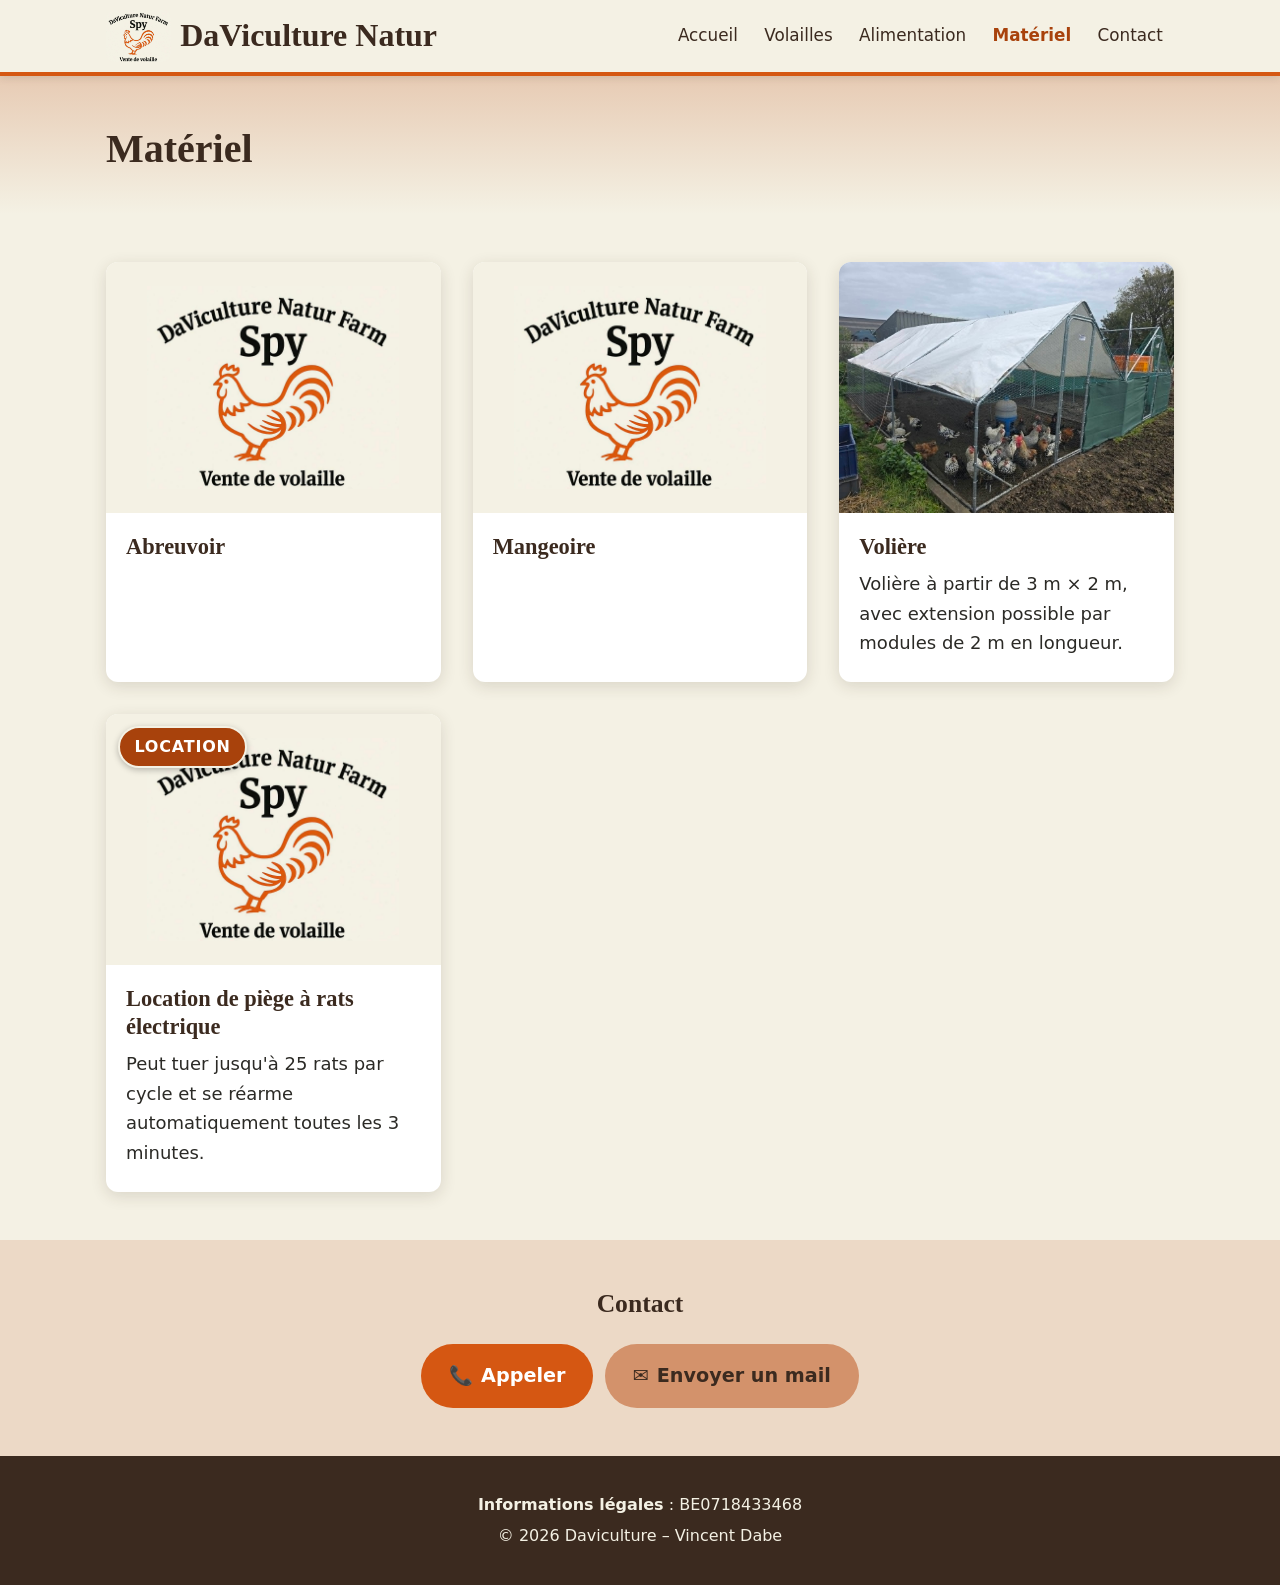
==== materiel.html @ 414fbfb2 "Premier commit" ====
<!DOCTYPE html>
<html lang="fr">
<head>
  <meta charset="UTF-8">
  <meta name="viewport" content="width=device-width, initial-scale=1">
  <title>Matériel d'élevage – Daviculture, Vincent Dabe à Spy (Belgique)</title>
  <meta name="description" content="Petit matériel d'élevage chez Daviculture à Spy : abreuvoirs, mangeoires, volières modulables et location de piège à rats électrique.">

  <!-- Open Graph (aperçu lors d'un partage sur Facebook, WhatsApp, etc.) -->
  <!-- TODO : remplacer les chemins relatifs par des URL absolues une fois le nom de domaine du site connu -->
  <meta property="og:type" content="website">
  <meta property="og:locale" content="fr_BE">
  <meta property="og:site_name" content="Daviculture">
  <meta property="og:title" content="Matériel d'élevage – Daviculture">
  <meta property="og:description" content="Abreuvoirs, mangeoires, volières et location de piège à rats électrique.">
  <meta property="og:image" content="img/voliere.jpg">
  <!-- TODO : ajouter <meta property="og:url"> et <link rel="canonical"> avec l'URL définitive de la page -->

  <link rel="stylesheet" href="css/style.css">
</head>
<body>
  <!-- Lien d'évitement pour la navigation au clavier -->
  <a class="skip-link" href="#contenu">Aller au contenu</a>

  <!-- ============ EN-TÊTE (identique sur toutes les pages) ============ -->
  <header class="site-header">
    <div class="container header-inner">
      <a class="brand" href="index.html" aria-label="Daviculture Natur – retour à l'accueil">
        <img src="img/logo.jpg" alt="Logo Daviculture Natur Farm Spy : coq orange, vente de volaille" width="2048" height="1648" class="brand-logo">
        <span class="brand-name">DaViculture Natur</span>
      </a>

      <button class="nav-toggle" type="button" aria-expanded="false" aria-controls="menu-principal">
        <span class="nav-toggle-bar" aria-hidden="true"></span>
        <span class="visually-hidden">Ouvrir le menu</span>
      </button>

      <nav class="site-nav" id="menu-principal" aria-label="Menu principal">
        <ul class="nav-list">
          <!-- Sur chaque page, placer aria-current="page" sur le lien de la page courante -->
          <li><a href="index.html">Accueil</a></li>
          <li><a href="volailles.html">Volailles</a></li>
          <li><a href="alimentation.html">Alimentation</a></li>
          <li><a href="materiel.html" aria-current="page">Matériel</a></li>
          <li><a href="index.html#contact">Contact</a></li>
        </ul>
      </nav>
    </div>
  </header>

  <main id="contenu">

    <!-- ============ BANDEAU ============ -->
    <section class="page-intro" aria-labelledby="titre-page">
      <div class="container">
        <h1 id="titre-page">Matériel</h1>
      </div>
    </section>

    <!-- ============ GRILLE DES PRODUITS ============
         Produit sans photo : .card-media--logo. Sans description : pas de <p>.
         Étiquette sur l'image : <span class="card-badge">…</span> dans .card-media.
    -->
    <section class="section" aria-label="Liste du matériel">
      <div class="container">
        <ul class="card-grid">

          <!-- Abreuvoir (pas de photo, pas de description) -->
          <li>
            <article class="card">
              <div class="card-media card-media--logo">
                <!-- TODO : ajouter une photo du produit quand elle sera disponible -->
                <img src="img/logo.jpg" alt="Logo Daviculture, pas de photo disponible pour ce produit" width="2048" height="1648" loading="lazy" decoding="async">
              </div>
              <div class="card-body">
                <h2 class="card-title">Abreuvoir</h2>
                <!-- TODO : description à fournir (aucun texte affiché en attendant) -->
              </div>
            </article>
          </li>

          <!-- Mangeoire (pas de photo, pas de description) -->
          <li>
            <article class="card">
              <div class="card-media card-media--logo">
                <!-- TODO : ajouter une photo du produit quand elle sera disponible -->
                <img src="img/logo.jpg" alt="Logo Daviculture, pas de photo disponible pour ce produit" width="2048" height="1648" loading="lazy" decoding="async">
              </div>
              <div class="card-body">
                <h2 class="card-title">Mangeoire</h2>
                <!-- TODO : description à fournir (aucun texte affiché en attendant) -->
              </div>
            </article>
          </li>

          <!-- Volière -->
          <li>
            <article class="card">
              <div class="card-media">
                <img src="img/voliere.jpg" alt="Grande volière à armature métallique, grillagée et couverte d'une bâche, avec des poules à l'intérieur" width="2048" height="1536" loading="lazy" decoding="async">
              </div>
              <div class="card-body">
                <h2 class="card-title">Volière</h2>
                <p>Volière à partir de 3&nbsp;m × 2&nbsp;m, avec extension possible par modules de 2&nbsp;m en longueur.</p>
              </div>
            </article>
          </li>

          <!-- Location de piège à rats électrique (pas de photo, badge « Location ») -->
          <li>
            <article class="card">
              <div class="card-media card-media--logo">
                <!-- TODO : ajouter une photo du produit quand elle sera disponible -->
                <img src="img/logo.jpg" alt="Logo Daviculture, pas de photo disponible pour ce produit" width="2048" height="1648" loading="lazy" decoding="async">
                <span class="card-badge">Location</span>
              </div>
              <div class="card-body">
                <h2 class="card-title">Location de piège à rats électrique</h2>
                <p>Peut tuer jusqu'à 25 rats par cycle et se réarme automatiquement toutes les 3 minutes.</p>
              </div>
            </article>
          </li>

        </ul>
      </div>
    </section>

    <!-- ============ APPEL À L'ACTION ============ -->
    <section class="section section-alt" aria-labelledby="titre-contact">
      <div class="container narrow cta-block">
        <h2 id="titre-contact">Contact</h2>
        <div class="cta-group">
          <a class="btn btn-primary" href="tel:+32490489203"><span aria-hidden="true">📞</span> Appeler</a>
          <a class="btn btn-secondary" href="mailto:vincent@daviculture.be"><span aria-hidden="true">✉️</span> Envoyer un mail</a>
        </div>
      </div>
    </section>

  </main>

  <!-- ============ PIED DE PAGE (identique sur toutes les pages) ============ -->
  <footer class="site-footer">
    <div class="container footer-inner">
      <p><strong>Informations légales</strong> : BE0718433468</p>
      <p>&copy; <span id="annee">2026</span> Daviculture – Vincent Dabe</p>
    </div>
  </footer>

  <script src="js/script.js"></script>
</body>
</html>
---- css/style.css ----
/* ==========================================================================
   Daviculture – feuille de style commune à toutes les pages
   Approche mobile-first : styles de base pour téléphone, puis media queries
   pour les écrans plus larges.
   ========================================================================== */

/* ---------- 1. Variables (couleurs, typographie, espacements) ---------- */
:root {
  /* Palette Daviculture (3 couleurs de base + teintes dérivées) */
  --creme: #F4F1E4;           /* fond de page, header (même fond que le logo) */
  --orange: #D55712;          /* couleur du coq : bouton principal, accents */
  --terre: #D3926B;           /* bouton secondaire, bordures */
  --orange-fonce: #A8420C;    /* liens et survols (meilleur contraste sur crème) */
  --terre-fonce: #C07A50;     /* survol du bouton secondaire */
  --sable: #ECD9C6;           /* sections alternées (terre éclaircie) */
  --sable-fonce: #E7CBB4;     /* fonds légers, jour actuel */
  --brun: #3B2A1F;            /* titres, footer */
  --texte: #2B2A26;           /* texte courant */
  --texte-doux: #5E5249;
  --blanc: #ffffff;
  --focus: #3B2A1F;           /* contour de focus bien visible */

  /* Typographie : polices système (aucun téléchargement) */
  --font-texte: system-ui, -apple-system, "Segoe UI", Roboto, "Helvetica Neue", Arial, sans-serif;
  --font-titre: Georgia, "Times New Roman", serif;

  /* Mise en page */
  --largeur-max: 1100px;
  --rayon: 12px;
  --ombre: 0 4px 16px rgba(59, 42, 31, 0.14);
  --hauteur-header: 72px;
}

/* ---------- 2. Base ---------- */
*,
*::before,
*::after {
  box-sizing: border-box;
}

html {
  scroll-behavior: smooth;
  /* Les ancres ne passent pas sous le header collant */
  scroll-padding-top: calc(var(--hauteur-header) + 12px);
}

/* Respect des personnes sensibles aux animations */
@media (prefers-reduced-motion: reduce) {
  html { scroll-behavior: auto; }
  *, *::before, *::after { transition: none !important; }
}

body {
  margin: 0;
  font-family: var(--font-texte);
  font-size: 1.125rem;          /* 18px : confortable sur téléphone */
  line-height: 1.65;
  color: var(--texte);
  background: var(--creme);
}

img,
video,
iframe {
  display: block;
  max-width: 100%;
}

img,
video {
  height: auto;
}

h1, h2, h3 {
  font-family: var(--font-titre);
  color: var(--brun);
  line-height: 1.25;
  margin: 0 0 1rem;
}

h1 { font-size: 1.85rem; }
h2 { font-size: 1.6rem; }

p { margin: 0 0 1rem; }

a {
  color: var(--orange-fonce);
  text-underline-offset: 3px;
}

a:hover {
  color: var(--brun);
}

/* Focus clavier très visible sur tous les éléments interactifs */
:focus-visible {
  outline: 3px solid var(--focus);
  outline-offset: 3px;
  border-radius: 4px;
}

/* ---------- 3. Utilitaires ---------- */
.container {
  width: 100%;
  max-width: var(--largeur-max);
  margin: 0 auto;
  padding: 0 1rem;
}

.narrow {
  max-width: 760px;
}

/* Texte lu par les lecteurs d'écran mais invisible à l'écran */
.visually-hidden {
  position: absolute !important;
  width: 1px;
  height: 1px;
  padding: 0;
  margin: -1px;
  overflow: hidden;
  clip: rect(0, 0, 0, 0);
  white-space: nowrap;
  border: 0;
}

.skip-link {
  position: absolute;
  left: 1rem;
  top: -100px;
  z-index: 100;
  padding: 0.75rem 1rem;
  background: var(--brun);
  color: var(--blanc);
  border-radius: var(--rayon);
}

.skip-link:focus {
  top: 1rem;
  color: var(--blanc);
}

/* ---------- 4. Boutons ---------- */
.btn {
  display: inline-flex;
  align-items: center;
  justify-content: center;
  gap: 0.5rem;
  min-height: 56px;              /* grande zone tactile */
  padding: 0.9rem 1.6rem;
  font-size: 1.2rem;             /* texte large et gras : contraste suffisant sur l'orange */
  font-weight: 700;
  text-decoration: none;
  border: 2px solid transparent;
  border-radius: 999px;
  cursor: pointer;
  transition: background-color 0.2s, color 0.2s, transform 0.2s;
}

.btn:hover {
  transform: translateY(-2px);
}

.btn-primary {
  background: var(--orange);
  color: var(--blanc);
}

.btn-primary:hover {
  background: var(--orange-fonce);
  color: var(--blanc);
}

.btn-secondary {
  background: var(--terre);
  color: var(--brun);
}

.btn-secondary:hover {
  background: var(--terre-fonce);
  color: var(--brun);
}

.btn-outline {
  background: transparent;
  color: var(--brun);
  border-color: var(--orange);
}

.btn-outline:hover {
  background: var(--orange);
  color: var(--blanc);
}

.cta-group {
  display: flex;
  flex-direction: column;        /* boutons empilés et pleine largeur sur mobile */
  gap: 0.75rem;
  margin-top: 1.5rem;
}

/* ---------- 5. En-tête et navigation ---------- */
.site-header {
  position: sticky;
  top: 0;
  z-index: 50;
  background: var(--creme);
  border-bottom: 4px solid var(--orange);
  box-shadow: 0 2px 8px rgba(59, 42, 31, 0.12);
}

.header-inner {
  display: flex;
  align-items: center;
  justify-content: space-between;
  min-height: var(--hauteur-header);
  gap: 1rem;
}

.brand {
  display: flex;
  align-items: center;
  gap: 0.6rem;
  color: var(--brun);
  text-decoration: none;
}

.brand:hover {
  color: var(--orange-fonce);
}

.brand-logo {
  width: auto;
  height: 52px;
  border-radius: 8px;
}

.brand-name {
  font-family: var(--font-titre);
  font-size: clamp(1.5rem, 6vw, 2rem);  /* grandit avec l'écran, sans déborder sur mobile */
  font-weight: 700;
  line-height: 1.1;
}

/* Bouton burger (mobile) */
.nav-toggle {
  display: flex;
  align-items: center;
  justify-content: center;
  width: 52px;
  height: 52px;
  padding: 0;
  background: transparent;
  border: 2px solid var(--terre);
  border-radius: 10px;
  cursor: pointer;
}

/* Les trois barres du burger : une barre + ::before + ::after */
.nav-toggle-bar,
.nav-toggle-bar::before,
.nav-toggle-bar::after {
  display: block;
  width: 24px;
  height: 3px;
  background: var(--brun);
  border-radius: 2px;
  transition: transform 0.2s, background-color 0.2s;
}

.nav-toggle-bar {
  position: relative;
}

.nav-toggle-bar::before,
.nav-toggle-bar::after {
  content: "";
  position: absolute;
  left: 0;
}

.nav-toggle-bar::before { top: -8px; }
.nav-toggle-bar::after  { top: 8px; }

/* Burger transformé en croix quand le menu est ouvert */
.nav-toggle[aria-expanded="true"] .nav-toggle-bar { background: transparent; }
.nav-toggle[aria-expanded="true"] .nav-toggle-bar::before { transform: translateY(8px) rotate(45deg); }
.nav-toggle[aria-expanded="true"] .nav-toggle-bar::after  { transform: translateY(-8px) rotate(-45deg); }

/* Menu : caché par défaut sur mobile, affiché via la classe .is-open */
.site-nav {
  display: none;
  position: absolute;
  top: 100%;
  left: 0;
  right: 0;
  background: var(--creme);
  border-bottom: 4px solid var(--orange);
  box-shadow: 0 8px 16px rgba(0, 0, 0, 0.2);
}

.site-nav.is-open {
  display: block;
}

.nav-list {
  list-style: none;
  margin: 0;
  padding: 0.5rem 1rem 1rem;
}

.nav-list a {
  display: block;
  padding: 0.85rem 0.5rem;
  color: var(--brun);
  font-size: 1.15rem;
  text-decoration: none;
  border-bottom: 1px solid var(--sable);
}

.nav-list a:hover,
.nav-list a[aria-current="page"] {
  color: var(--orange-fonce);
}

.nav-list a[aria-current="page"] {
  font-weight: 700;
}

/* ---------- 6. Accueil (hero) ---------- */
.hero {
  padding: 2rem 0 3rem;
  background: linear-gradient(180deg, var(--sable-fonce) 0%, var(--creme) 100%);
}

.hero-grid {
  display: grid;
  gap: 2rem;
}

.lead {
  font-size: 1.15rem;
}

.hero-photo {
  margin: 0;
  max-width: 340px;
  justify-self: center;
}

.hero-photo img {
  width: 100%;
  border-radius: var(--rayon);
  border: 6px solid var(--blanc);
  box-shadow: var(--ombre);
}

/* Vidéo verticale : largeur limitée pour rester lisible */
.video-wrap {
  max-width: 360px;
  margin: 3rem auto 0;
  text-align: center;
}

.video-title {
  font-size: 1.35rem;
}

.video-wrap video {
  width: 100%;
  background: #000;
  border-radius: var(--rayon);
  box-shadow: var(--ombre);
}

/* ---------- 7. Sections génériques ---------- */
.section {
  padding: 3rem 0;
}

.section-alt {
  background: var(--sable);
}

/* ---------- 8. Horaires ---------- */
.hours {
  list-style: none;
  margin: 0;
  padding: 0;
  background: var(--blanc);
  border-radius: var(--rayon);
  box-shadow: var(--ombre);
  overflow: hidden;
}

.hours-row {
  display: flex;
  flex-direction: column;
  padding: 1rem 1.25rem;
  border-left: 6px solid transparent;
}

.hours-row + .hours-row {
  border-top: 1px solid var(--sable);
}

.hours-day {
  font-weight: 700;
  color: var(--brun);
}

.hours-closed .hours-time {
  color: var(--texte-doux);
}

/* Jour actuel, surligné par script.js */
.hours-row.is-today {
  background: var(--sable-fonce);
  border-left-color: var(--orange);
}

.hours-row.is-today .hours-day::after {
  content: " – aujourd'hui";
  font-weight: 400;
  color: var(--orange-fonce);
}

/* ---------- 9. Adresse et carte ---------- */
.address {
  font-style: normal;
  font-size: 1.2rem;
  margin-bottom: 1.25rem;
}

.map {
  position: relative;
  aspect-ratio: 4 / 3;
  margin-bottom: 1.25rem;
  border-radius: var(--rayon);
  overflow: hidden;
  box-shadow: var(--ombre);
  background: var(--sable-fonce);
}

.map iframe {
  position: absolute;
  inset: 0;
  width: 100%;
  height: 100%;
  border: 0;
}

/* ---------- 10. Contact ---------- */
.contact-list {
  list-style: none;
  margin: 0;
  padding: 0;
}

.contact-list li {
  display: flex;
  flex-direction: column;
  padding: 0.85rem 0;
  border-bottom: 1px solid rgba(59, 42, 31, 0.15);
}

.contact-label {
  font-size: 0.95rem;
  color: var(--texte-doux);
}

.contact-list a {
  font-size: 1.2rem;
  font-weight: 700;
  word-break: break-word;
}

/* ---------- 11. Pied de page ---------- */
.site-footer {
  padding: 2rem 0;
  background: var(--brun);
  color: var(--creme);
  font-size: 1rem;
  text-align: center;
}

.footer-inner p {
  margin: 0.25rem 0;
}

/* ---------- 12. Introduction des pages intérieures ---------- */
.page-intro {
  padding: 2rem 0 1rem;
  background: linear-gradient(180deg, var(--sable-fonce) 0%, var(--creme) 100%);
}

.page-intro .lead {
  max-width: 46rem;
}

/* ---------- 13. Grille de cartes produits (réutilisable) ---------- */
.card-grid {
  display: grid;
  grid-template-columns: 1fr;    /* 1 colonne sur mobile, 2 puis 3 plus bas */
  gap: 1.5rem;
  margin: 0;
  padding: 0;
  list-style: none;
}

.card {
  display: flex;
  flex-direction: column;
  height: 100%;
  background: var(--blanc);
  border-radius: var(--rayon);
  box-shadow: var(--ombre);
  overflow: hidden;
  transition: transform 0.2s, box-shadow 0.2s;
}

.card:hover {
  transform: translateY(-4px);
  box-shadow: 0 10px 24px rgba(59, 42, 31, 0.18);
}

/* Contour visible quand un élément de la carte (bouton du carrousel) a le focus clavier */
.card:has(:focus-visible) {
  box-shadow: 0 0 0 3px var(--orange), var(--ombre);
}

/* Zone image : ratio uniforme pour toutes les cartes */
.card-media {
  position: relative;
  aspect-ratio: 4 / 3;
  background: var(--sable);
  overflow: hidden;
}

.card-media img {
  width: 100%;
  height: 100%;
  object-fit: cover;
}

/* Variante pour photos verticales (sacs d'aliments…) : ratio 3/4 */
.card-grid--portrait .card-media {
  aspect-ratio: 3 / 4;
}

/* Photo verticale : cadrer le haut de l'image */
.card-media img.img-top {
  object-position: 50% 0;
}

/* Carte sans photo : logo centré, entier, sur fond neutre */
.card-media--logo {
  background: var(--creme);      /* même fond que le logo */
}

.card-media--logo img {
  object-fit: contain;
  padding: 1.5rem;
}

/* Étiquette posée sur l'image (ex. « Location ») */
.card-badge {
  position: absolute;
  top: 0.75rem;
  left: 0.75rem;
  padding: 0.35rem 0.9rem;
  font-size: 1rem;
  font-weight: 700;
  letter-spacing: 0.05em;
  text-transform: uppercase;
  color: var(--blanc);
  background: var(--orange-fonce);   /* contraste suffisant avec le texte blanc */
  border: 2px solid var(--creme);
  border-radius: 999px;
  box-shadow: 0 2px 6px rgba(0, 0, 0, 0.25);
}

.card-body {
  padding: 1.25rem 1.25rem 1.5rem;
}

.card-title {
  font-size: 1.4rem;
  margin-bottom: 0.5rem;
}

.card-body p {
  margin: 0;
}

/* ---------- 14. Carrousel d'images (réutilisable, piloté par js/script.js) ---------- */
.carousel {
  position: relative;
  height: 100%;
}

/* Piste défilable : le swipe au doigt utilise le défilement natif + scroll-snap */
.carousel-track {
  display: flex;
  height: 100%;
  overflow-x: auto;
  scroll-snap-type: x mandatory;
  overscroll-behavior-x: contain;
}

/* Barre de défilement masquée seulement quand les flèches sont présentes (JS actif) */
.carousel.is-ready .carousel-track {
  scrollbar-width: none;
}

.carousel.is-ready .carousel-track::-webkit-scrollbar {
  display: none;
}

.carousel-slide {
  flex: 0 0 100%;
  height: 100%;
  margin: 0;
  scroll-snap-align: start;
}

/* Flèches précédent / suivant : 48 px de zone tactile */
.carousel-btn {
  position: absolute;
  top: 50%;
  transform: translateY(-50%);
  display: flex;
  align-items: center;
  justify-content: center;
  width: 48px;
  height: 48px;
  padding: 0;
  font-size: 2rem;
  line-height: 1;
  color: var(--brun);
  background: rgba(244, 241, 228, 0.92);
  border: 2px solid var(--terre);
  border-radius: 50%;
  box-shadow: 0 2px 6px rgba(0, 0, 0, 0.25);
  cursor: pointer;
  transition: background-color 0.2s, color 0.2s;
}

.carousel-btn:hover {
  background: var(--orange);
  color: var(--blanc);
}

.carousel-prev { left: 0.5rem; }
.carousel-next { right: 0.5rem; }

/* Points de navigation : pastille de 14 px dans une zone tactile de 44 px */
.carousel-dots {
  position: absolute;
  left: 0;
  right: 0;
  bottom: 0;
  display: flex;
  justify-content: center;
}

.carousel-dot {
  width: 44px;
  height: 44px;
  padding: 0;
  background: none;
  border: 0;
  cursor: pointer;
}

.carousel-dot::before {
  content: "";
  display: block;
  width: 14px;
  height: 14px;
  margin: auto;
  background: var(--creme);
  border: 2px solid var(--brun);
  border-radius: 50%;
  box-shadow: 0 1px 3px rgba(0, 0, 0, 0.35);
}

.carousel-dot[aria-current="true"]::before {
  background: var(--orange);
  border-color: var(--creme);
  transform: scale(1.2);
}

.carousel-dot:focus-visible {
  outline-offset: -6px;
}

/* ---------- 14 bis. Bon à savoir (infographies affichées en entier) ---------- */
.tips-title,
.tips-grid {
  max-width: 900px;
  margin-left: auto;
  margin-right: auto;
}

.tips-grid {
  display: grid;
  grid-template-columns: 1fr;
  gap: 1.5rem;
}

.tip {
  margin: 0;
  background: var(--blanc);
  border-radius: var(--rayon);
  box-shadow: var(--ombre);
  overflow: hidden;
}

.tip a {
  display: block;
}

.tip img {
  width: 100%;
  transition: opacity 0.2s;
}

.tip a:hover img {
  opacity: 0.9;
}

.tip figcaption {
  padding: 0.9rem 1.25rem;
  font-family: var(--font-titre);
  font-size: 1.2rem;
  font-weight: 700;
  color: var(--brun);
}

/* ---------- 15. Bloc d'appel à l'action ---------- */
.cta-block {
  text-align: center;
}

.cta-block .cta-group {
  justify-content: center;
}

/* ==========================================================================
   Tablettes (≥ 600px)
   ========================================================================== */
@media (min-width: 600px) {
  h1 { font-size: 2.2rem; }

  .cta-group {
    flex-direction: row;
    flex-wrap: wrap;
  }

  .hours-row {
    flex-direction: row;
    justify-content: space-between;
    gap: 1rem;
  }

  .hours-time {
    text-align: right;
  }

  .contact-list li {
    flex-direction: row;
    align-items: baseline;
    gap: 1rem;
  }

  .contact-label {
    min-width: 7rem;
  }

  .map {
    aspect-ratio: 16 / 9;
  }

  .card-grid {
    grid-template-columns: repeat(2, 1fr);
  }

  .tips-grid {
    grid-template-columns: repeat(2, 1fr);
  }
}

/* ==========================================================================
   Ordinateurs (≥ 960px) : menu horizontal, hero sur deux colonnes
   ========================================================================== */
@media (min-width: 960px) {
  .nav-toggle {
    display: none;
  }

  .site-nav {
    display: block;
    position: static;
    background: none;
    border: 0;
    box-shadow: none;
  }

  .nav-list {
    display: flex;
    gap: 0.25rem;
    padding: 0;
  }

  .nav-list a {
    padding: 0.5rem 0.7rem;
    font-size: 1.05rem;
    border-bottom: 0;
    border-radius: 8px;
  }

  .nav-list a:hover {
    background: var(--sable);
  }

  .hero {
    padding: 3.5rem 0 4rem;
  }

  .hero-grid {
    grid-template-columns: 1.6fr 1fr;
    align-items: center;
    gap: 3rem;
  }

  h1 { font-size: 2.5rem; }

  .page-intro {
    padding: 3rem 0 1.5rem;
  }

  .card-grid {
    grid-template-columns: repeat(3, 1fr);
    gap: 2rem;
  }
}
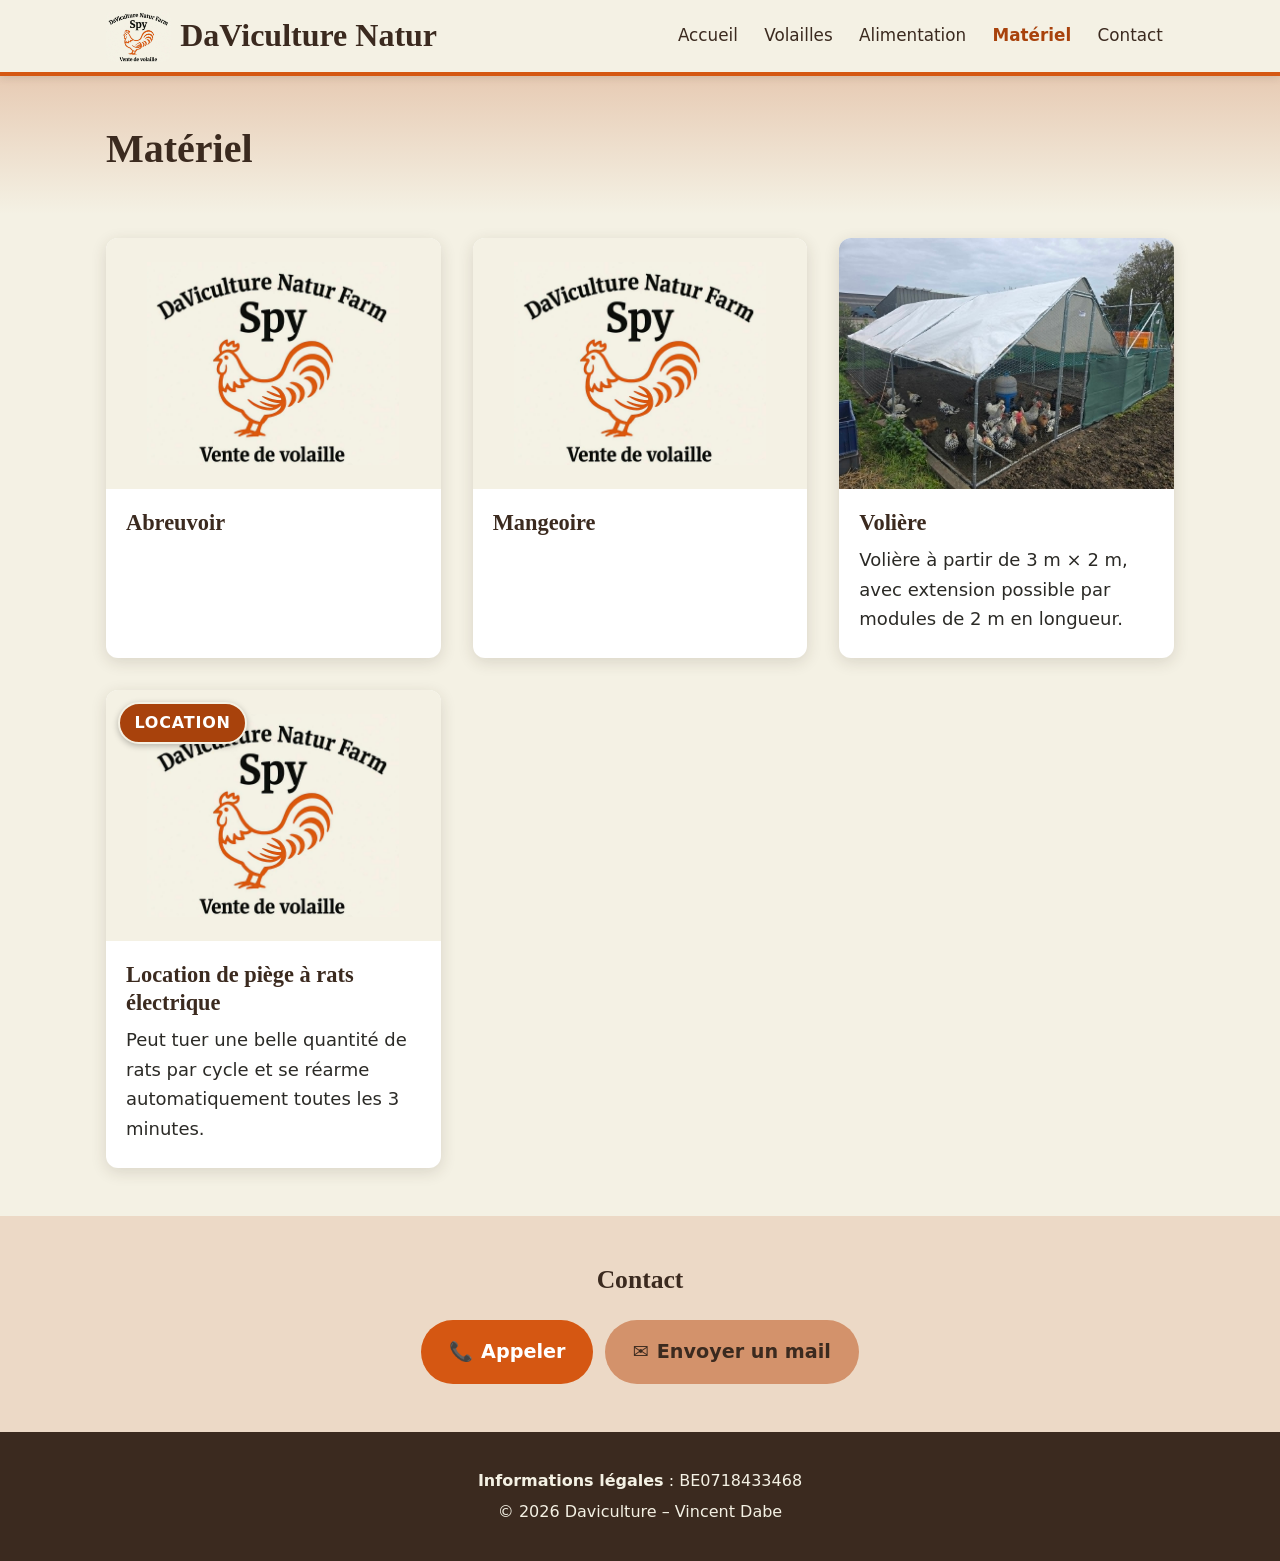
==== commit 2a526286: "fix" ====
--- a/materiel.html
+++ b/materiel.html
@@ -116,7 +116,7 @@
               </div>
               <div class="card-body">
                 <h2 class="card-title">Location de piège à rats électrique</h2>
-                <p>Peut tuer jusqu'à 25 rats par cycle et se réarme automatiquement toutes les 3 minutes.</p>
+                <p>Peut tuer une belle quantité de rats par cycle et se réarme automatiquement toutes les 3 minutes.</p>   
               </div>
             </article>
           </li>
--- a/css/style.css
+++ b/css/style.css
@@ -157,8 +157,10 @@
   transition: background-color 0.2s, color 0.2s, transform 0.2s;
 }
 
-.btn:hover {
-  transform: translateY(-2px);
+@media (hover: hover) {
+  .btn:hover {
+    transform: translateY(-2px);
+  }
 }
 
 .btn-primary {
@@ -244,6 +246,7 @@
 
 /* Bouton burger (mobile) */
 .nav-toggle {
+  flex-shrink: 0;                /* garde ses 52 px même sur très petit écran */
   display: flex;
   align-items: center;
   justify-content: center;
@@ -498,6 +501,11 @@
   max-width: 46rem;
 }
 
+/* Évite un double espacement entre le bandeau et la grille qui suit */
+.page-intro + .section {
+  padding-top: 1.5rem;
+}
+
 /* ---------- 13. Grille de cartes produits (réutilisable) ---------- */
 .card-grid {
   display: grid;
@@ -519,9 +527,12 @@
   transition: transform 0.2s, box-shadow 0.2s;
 }
 
-.card:hover {
-  transform: translateY(-4px);
-  box-shadow: 0 10px 24px rgba(59, 42, 31, 0.18);
+/* Effet de survol réservé aux appareils avec souris (évite l'effet « bloqué » après un toucher) */
+@media (hover: hover) {
+  .card:hover {
+    transform: translateY(-4px);
+    box-shadow: 0 10px 24px rgba(59, 42, 31, 0.18);
+  }
 }
 
 /* Contour visible quand un élément de la carte (bouton du carrousel) a le focus clavier */
